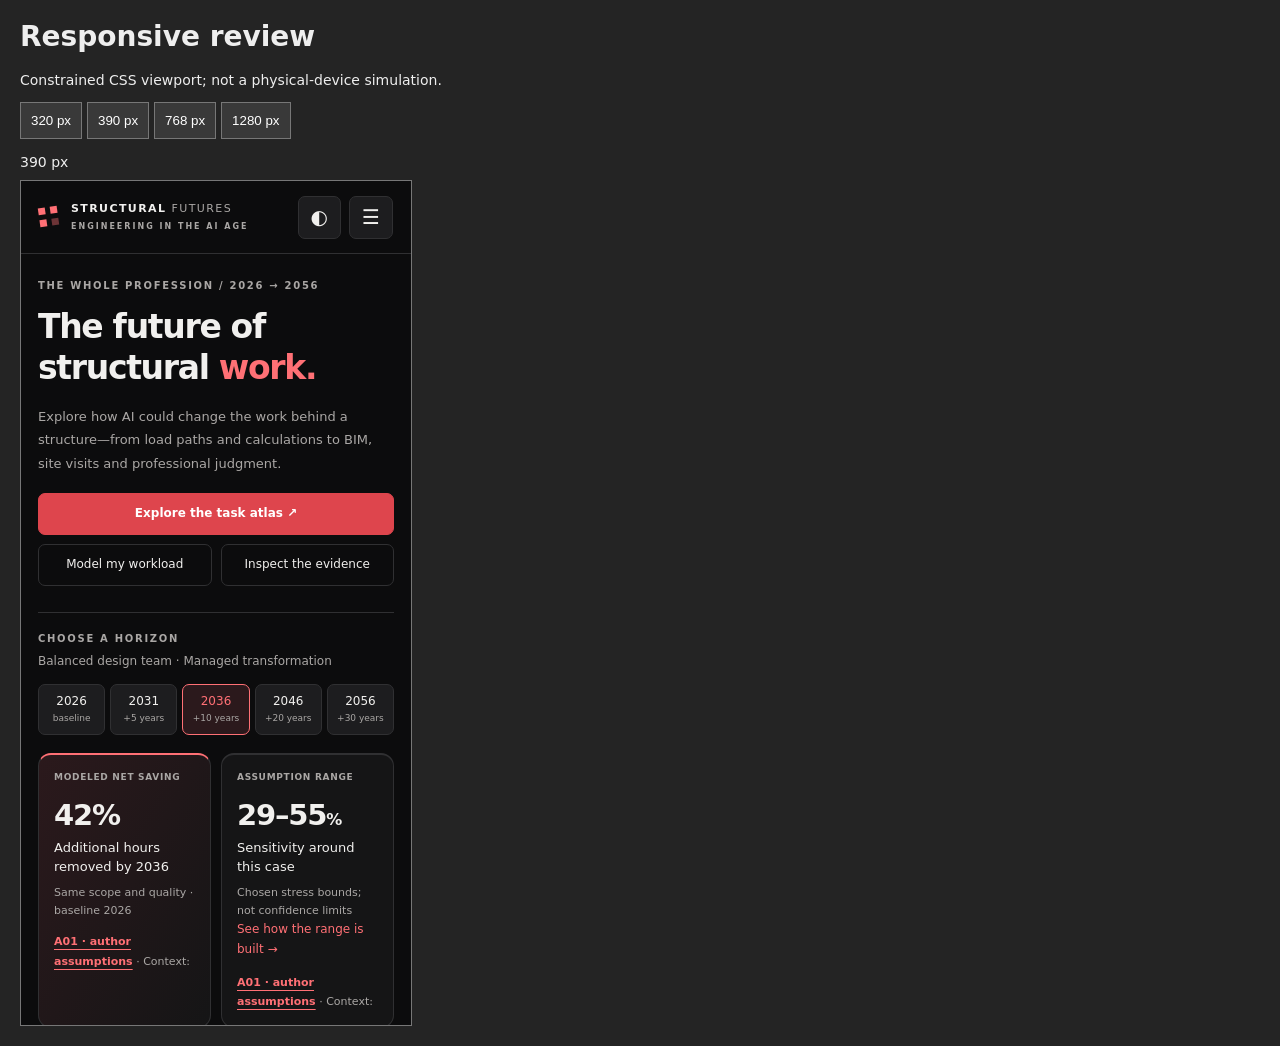
==== tests/responsive.html @ 9e574cb4 "Revamp Structural Futures with workload profiles, task heatmap and transparent scenario sensitivity" ====
<!doctype html><html lang="en"><head><meta charset="utf-8"><meta name="robots" content="noindex,nofollow"><meta name="viewport" content="width=device-width,initial-scale=1"><title>Structural Futures responsive review</title><style>body{background:#242424;color:#eee;margin:20px;font:14px system-ui}button{padding:10px;margin:0 5px 15px 0;background:#393939;color:white;border:1px solid #777;cursor:pointer}iframe{display:block;width:390px;height:844px;border:1px solid #777;background:#0c0c0d}label{display:block;margin-bottom:10px}</style></head><body><h1>Responsive review</h1><p>Constrained CSS viewport; not a physical-device simulation.</p><div><button data-width="320">320 px</button><button data-width="390">390 px</button><button data-width="768">768 px</button><button data-width="1280">1280 px</button></div><label id="size">390 px</label><iframe id="preview" title="Dashboard preview" src="../index.html?v=20261001-v2"></iframe><script>document.querySelectorAll('[data-width]').forEach(b=>b.onclick=()=>{document.querySelector('iframe').style.width=b.dataset.width+'px';document.querySelector('#size').textContent=b.dataset.width+' px';});</script></body></html>
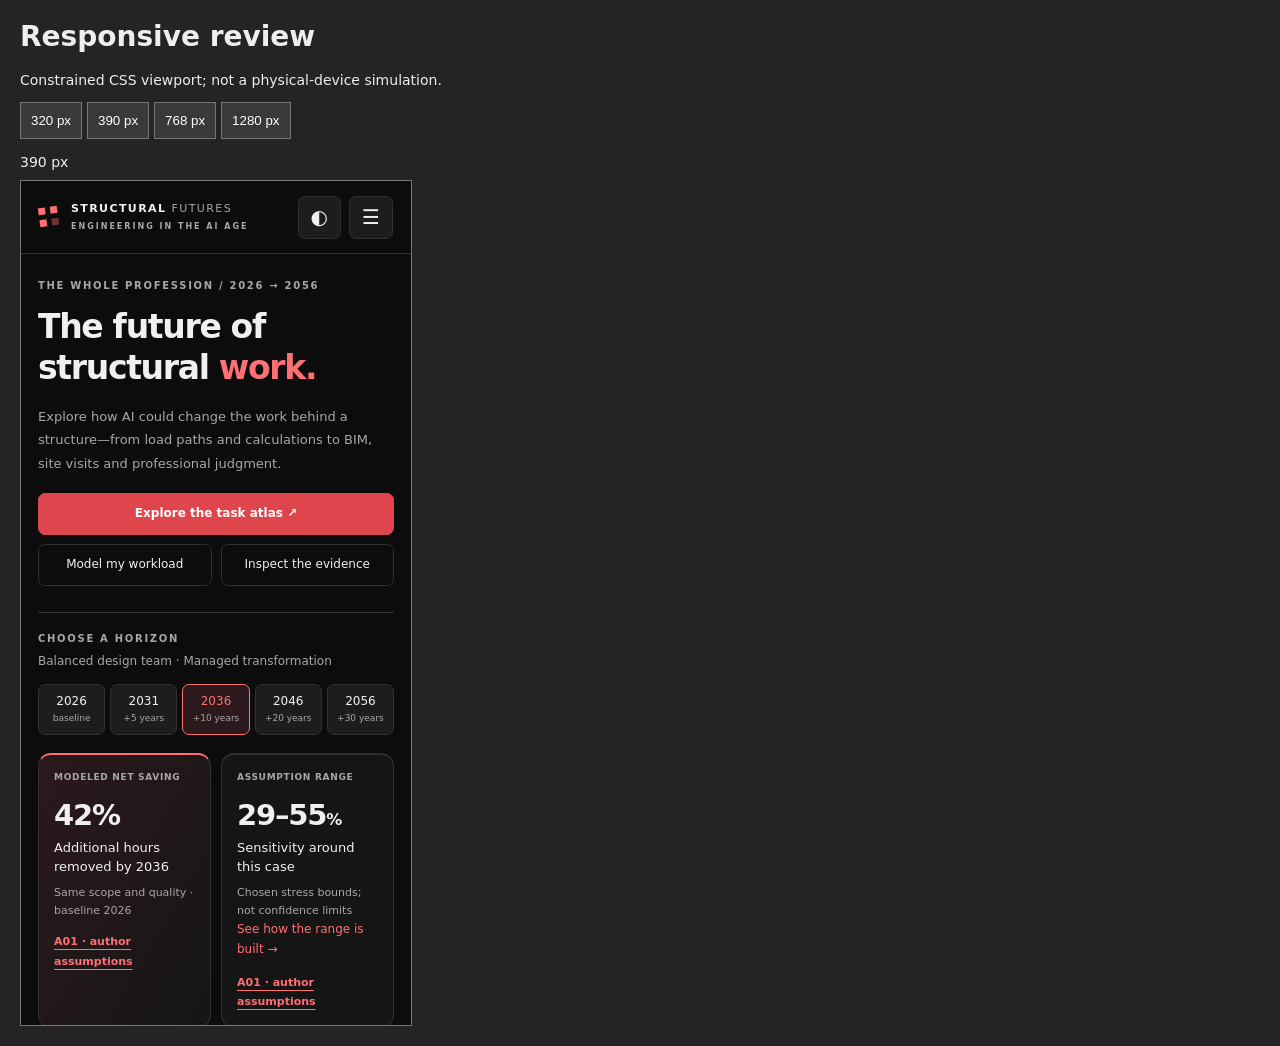
==== commit b409e868: "Polish narrow-screen filters, citation search and task-hour formatting" ====
--- a/tests/responsive.html
+++ b/tests/responsive.html
@@ -1 +1 @@
-<!doctype html><html lang="en"><head><meta charset="utf-8"><meta name="robots" content="noindex,nofollow"><meta name="viewport" content="width=device-width,initial-scale=1"><title>Structural Futures responsive review</title><style>body{background:#242424;color:#eee;margin:20px;font:14px system-ui}button{padding:10px;margin:0 5px 15px 0;background:#393939;color:white;border:1px solid #777;cursor:pointer}iframe{display:block;width:390px;height:844px;border:1px solid #777;background:#0c0c0d}label{display:block;margin-bottom:10px}</style></head><body><h1>Responsive review</h1><p>Constrained CSS viewport; not a physical-device simulation.</p><div><button data-width="320">320 px</button><button data-width="390">390 px</button><button data-width="768">768 px</button><button data-width="1280">1280 px</button></div><label id="size">390 px</label><iframe id="preview" title="Dashboard preview" src="../index.html?v=20261001-v2"></iframe><script>document.querySelectorAll('[data-width]').forEach(b=>b.onclick=()=>{document.querySelector('iframe').style.width=b.dataset.width+'px';document.querySelector('#size').textContent=b.dataset.width+' px';});</script></body></html>
+<!doctype html><html lang="en"><head><meta charset="utf-8"><meta name="robots" content="noindex,nofollow"><meta name="viewport" content="width=device-width,initial-scale=1"><title>Structural Futures responsive review</title><style>body{background:#242424;color:#eee;margin:20px;font:14px system-ui}button{padding:10px;margin:0 5px 15px 0;background:#393939;color:white;border:1px solid #777;cursor:pointer}iframe{display:block;width:390px;height:844px;border:1px solid #777;background:#0c0c0d}label{display:block;margin-bottom:10px}</style></head><body><h1>Responsive review</h1><p>Constrained CSS viewport; not a physical-device simulation.</p><div><button data-width="320">320 px</button><button data-width="390">390 px</button><button data-width="768">768 px</button><button data-width="1280">1280 px</button></div><label id="size">390 px</label><iframe id="preview" title="Dashboard preview" src="../index.html?v=20261001-v2-1"></iframe><script>document.querySelectorAll('[data-width]').forEach(b=>b.onclick=()=>{document.querySelector('iframe').style.width=b.dataset.width+'px';document.querySelector('#size').textContent=b.dataset.width+' px';});</script></body></html>
